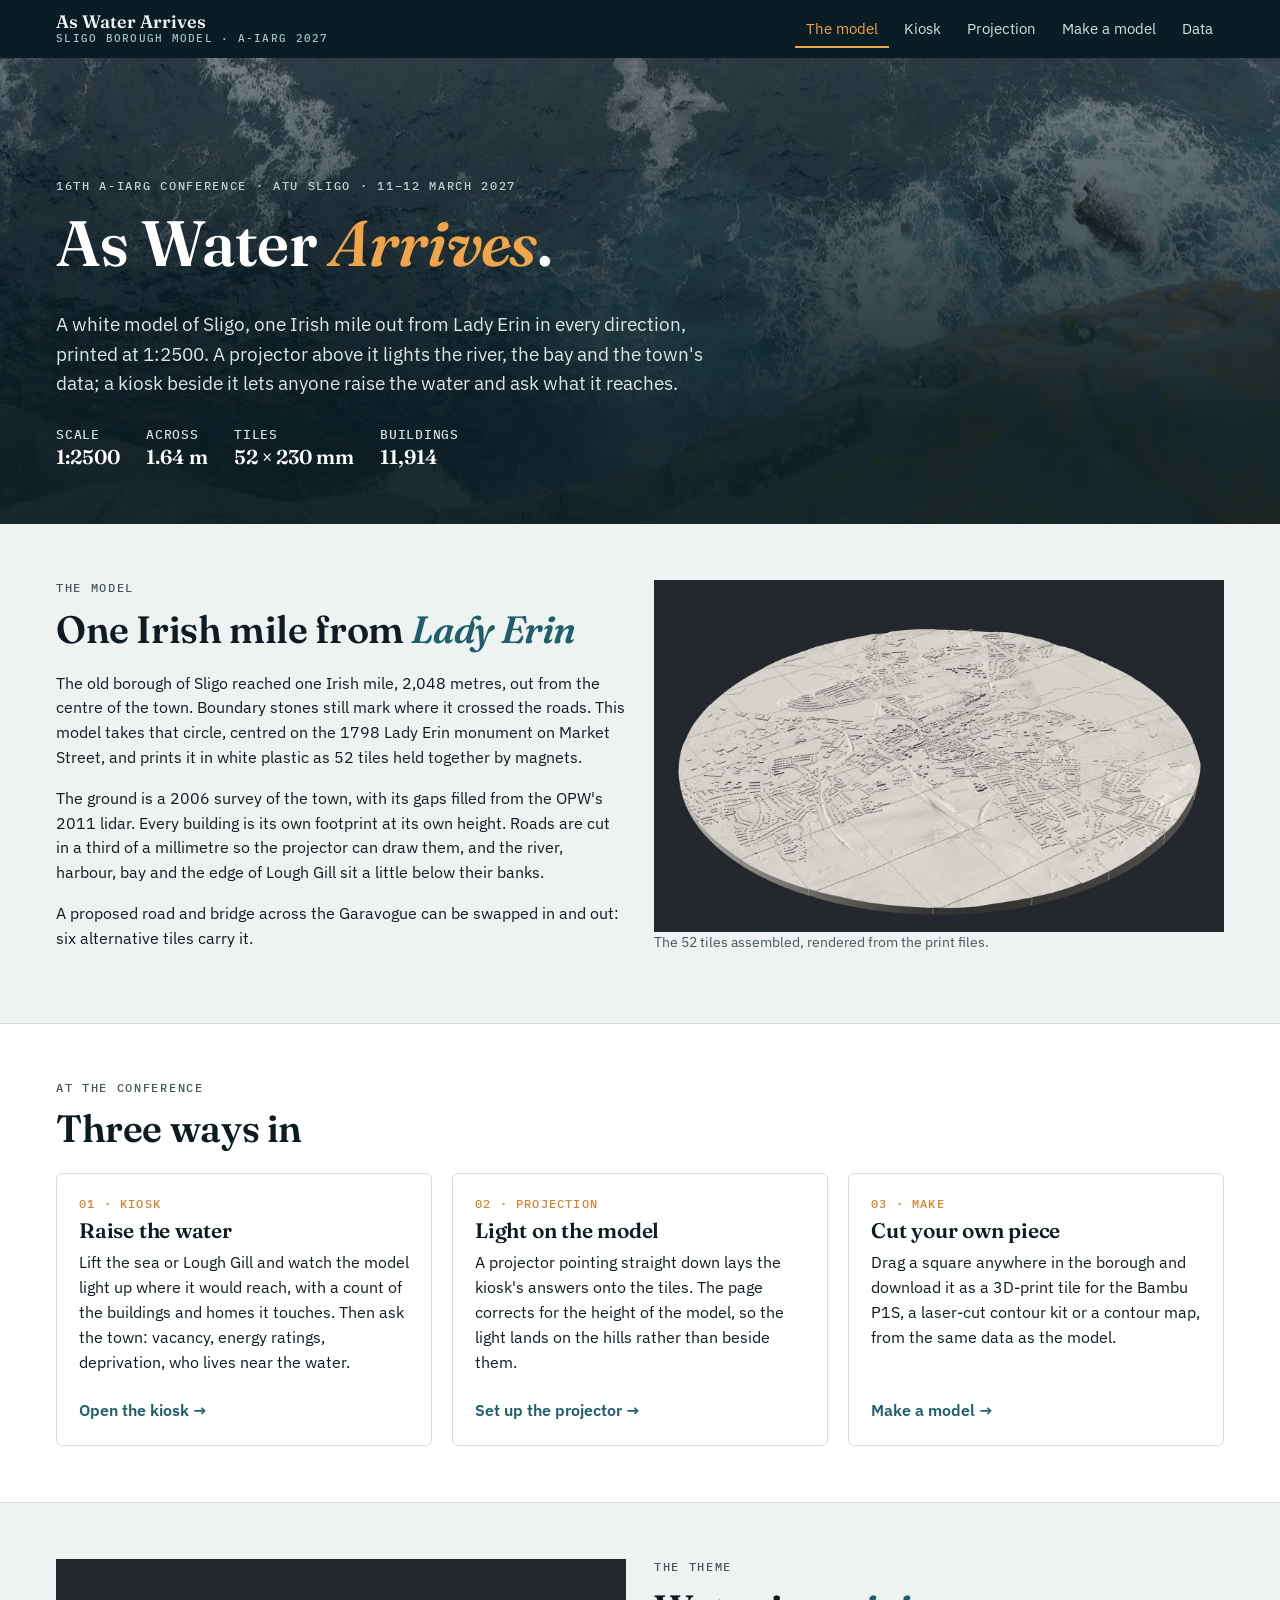
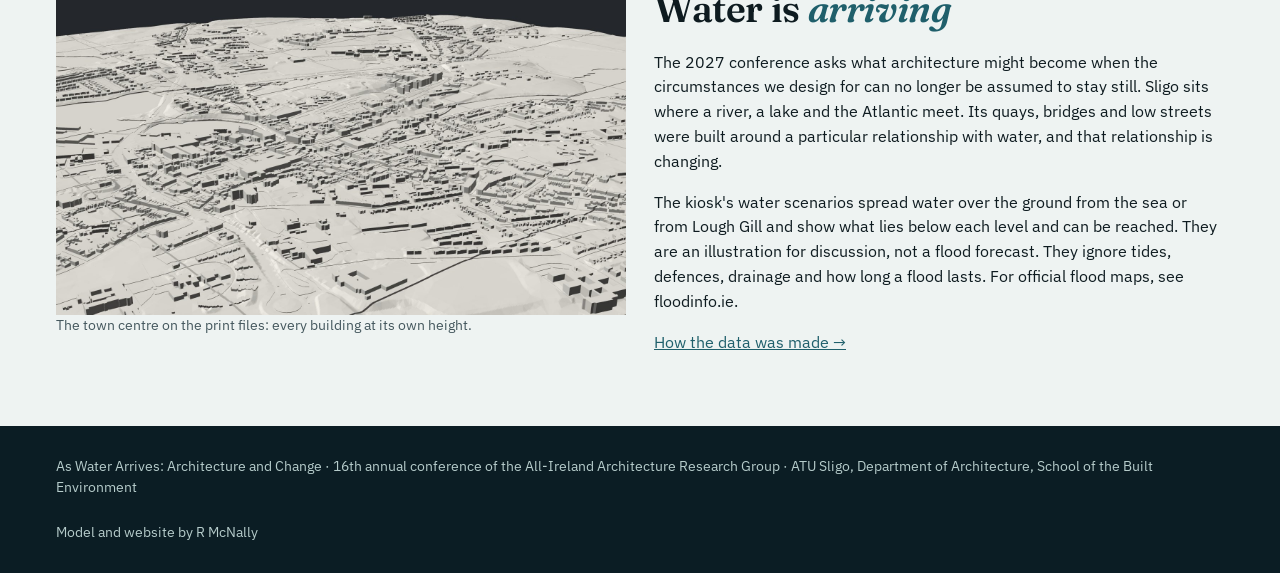
==== index.html @ 583b75c7 "As Water Arrives: Sligo borough model website for A-IARG 2027 Kiosk, projection, make-a-model and da" ====
<!doctype html>
<html lang="en">
<head>
<meta charset="utf-8">
<meta name="viewport" content="width=device-width,initial-scale=1,viewport-fit=cover">
<title>As Water Arrives · Sligo borough model</title>
<meta name="description" content="A 1:2500 model of Sligo, one Irish mile from Lady Erin, with live data projected onto it. Made for the 16th A-IARG conference, As Water Arrives: Architecture and Change, ATU Sligo, 11–12 March 2027.">
<link rel="preconnect" href="https://fonts.googleapis.com">
<link rel="preconnect" href="https://fonts.gstatic.com" crossorigin>
<link rel="stylesheet" href="https://fonts.googleapis.com/css2?family=Fraunces:ital,opsz,wght@0,9..144,500;0,9..144,600;1,9..144,500&family=IBM+Plex+Sans:wght@400;500;600&family=IBM+Plex+Mono:wght@400;500&display=swap">
<link rel="stylesheet" href="css/site.css">
</head>
<body>
<header class="top">
  <div class="wrap">
    <a class="brand" href="index.html"><b>As Water Arrives</b><span>Sligo borough model · A-IARG 2027</span></a>
    <nav aria-label="Pages"><a href="index.html" aria-current="page">The model</a><a href="kiosk.html">Kiosk</a><a href="project.html">Projection</a><a href="model.html">Make a model</a><a href="data.html">Data</a></nav>
  </div>
</header>

<div class="hero">
  <div class="img" role="img" aria-label="The Atlantic edge from a cliff top, ATU Department of Architecture"></div><div class="shade"></div>
  <div class="wrap">
    <div class="eyebrow">16th A-IARG conference · ATU Sligo · 11–12 March 2027</div>
    <h1>As Water <em>Arrives</em>.</h1>
    <p class="lede">A white model of Sligo, one Irish mile out from Lady Erin in every direction, printed at 1:2500. A projector above it lights the river, the bay and the town's data; a kiosk beside it lets anyone raise the water and ask what it reaches.</p>
    <div class="meta">
      <div>Scale<b>1:2500</b></div><div>Across<b>1.64 m</b></div><div>Tiles<b>52 × 230 mm</b></div><div>Buildings<b>11,914</b></div>
    </div>
  </div>
</div>

<section>
  <div class="wrap grid2">
    <div>
      <div class="eyebrow">The model</div>
      <h2>One Irish mile from <em>Lady Erin</em></h2>
      <p>The old borough of Sligo reached one Irish mile, 2,048 metres, out from the centre of the town. Boundary stones still mark where it crossed the roads. This model takes that circle, centred on the 1798 Lady Erin monument on Market Street, and prints it in white plastic as 52 tiles held together by magnets.</p>
      <p>The ground is a 2006 survey of the town, with its gaps filled from the OPW's 2011 lidar. Every building is its own footprint at its own height. Roads are cut in a third of a millimetre so the projector can draw them, and the river, harbour, bay and the edge of Lough Gill sit a little below their banks.</p>
      <p>A proposed road and bridge across the Garavogue can be swapped in and out: six alternative tiles carry it.</p>
    </div>
    <figure style="margin:0"><img src="img/model-overview.jpg" alt="Rendering of the 52 tiles assembled: the round model of Sligo with the river, harbour and Lough Gill" loading="lazy"><figcaption class="note">The 52 tiles assembled, rendered from the print files.</figcaption></figure>
  </div>
</section>

<section class="alt">
  <div class="wrap">
    <div class="eyebrow">At the conference</div>
    <h2>Three ways in</h2>
    <div class="grid3" style="margin-top:22px">
      <div class="card"><span class="num">01 · KIOSK</span><h3>Raise the water</h3><p>Lift the sea or Lough Gill and watch the model light up where it would reach, with a count of the buildings and homes it touches. Then ask the town: vacancy, energy ratings, deprivation, who lives near the water.</p><a class="go" href="kiosk.html">Open the kiosk →</a></div>
      <div class="card"><span class="num">02 · PROJECTION</span><h3>Light on the model</h3><p>A projector pointing straight down lays the kiosk's answers onto the tiles. The page corrects for the height of the model, so the light lands on the hills rather than beside them.</p><a class="go" href="project.html">Set up the projector →</a></div>
      <div class="card"><span class="num">03 · MAKE</span><h3>Cut your own piece</h3><p>Drag a square anywhere in the borough and download it as a 3D-print tile for the Bambu P1S, a laser-cut contour kit or a contour map, from the same data as the model.</p><a class="go" href="model.html">Make a model →</a></div>
    </div>
  </div>
</section>

<section>
  <div class="wrap grid2">
    <figure style="margin:0"><img src="img/model-town.jpg" alt="Close view of the town centre tiles: terraces, the river and Hyde Bridge" loading="lazy"><figcaption class="note">The town centre on the print files: every building at its own height.</figcaption></figure>
    <div>
      <div class="eyebrow">The theme</div>
      <h2>Water is <em>arriving</em></h2>
      <p>The 2027 conference asks what architecture might become when the circumstances we design for can no longer be assumed to stay still. Sligo sits where a river, a lake and the Atlantic meet. Its quays, bridges and low streets were built around a particular relationship with water, and that relationship is changing.</p>
      <p>The kiosk's water scenarios spread water over the ground from the sea or from Lough Gill and show what lies below each level and can be reached. They are an illustration for discussion, not a flood forecast. They ignore tides, defences, drainage and how long a flood lasts. For official flood maps, see floodinfo.ie.</p>
      <p><a href="data.html">How the data was made →</a></p>
    </div>
  </div>
</section>

<footer class="foot"><div class="wrap">
  <span>As Water Arrives: Architecture and Change · 16th annual conference of the All-Ireland Architecture Research Group · ATU Sligo, Department of Architecture, School of the Built Environment</span>
  <span>Model and website by R McNally</span>
</div></footer>
</body>
</html>
---- css/site.css ----
/* As Water Arrives · Sligo borough model — shared style for the public pages.
   Palette from the conference image: Atlantic water, foam, lichen on the cliff edge. */
:root {
  --deep: #0b1d24;        /* Atlantic, near black */
  --sea: #1f5f6b;         /* water */
  --sea-2: #2f8796;
  --foam: #eef3f2;        /* page */
  --paper: #ffffff;
  --ink: #0e1b20;
  --ink-2: #44575d;
  --line: #d3dedc;
  --lichen: #d9822b;      /* accent */
  --lichen-2: #f0a54a;
  --rock: #a8977f;
  --ok: #2f8a5a;
  --r: 4px;
  --f-head: "Fraunces", Georgia, "Times New Roman", serif;
  --f-body: "IBM Plex Sans", "Helvetica Neue", Arial, sans-serif;
  --f-mono: "IBM Plex Mono", ui-monospace, Menlo, Consolas, monospace;
  color-scheme: light;
}
* { box-sizing: border-box }
[hidden] { display: none !important }
html { -webkit-text-size-adjust: 100% }
body { margin: 0; background: var(--foam); color: var(--ink); font: 16px/1.55 var(--f-body) }
a { color: var(--sea) }
a:hover { color: var(--lichen) }
img { max-width: 100%; display: block }
:focus-visible { outline: 2px solid var(--lichen); outline-offset: 2px }
.wrap { max-width: 1200px; margin: 0 auto; padding: 0 max(16px, env(safe-area-inset-left)) }
h1, h2, h3 { font-family: var(--f-head); font-weight: 600; line-height: 1.12; letter-spacing: -.01em; text-wrap: balance; margin: 0 0 .5em }
h1 { font-size: clamp(34px, 5.4vw, 64px) }
h1 em, h2 em { font-style: italic; color: var(--sea) }
h2 { font-size: clamp(26px, 3.2vw, 38px) }
h3 { font-size: 21px }
p { margin: 0 0 1em; max-width: 68ch }
.eyebrow { font: 500 12px/1.4 var(--f-mono); letter-spacing: .14em; text-transform: uppercase; color: var(--ink-2); margin-bottom: 12px }
.mono { font-family: var(--f-mono) }
.dim { color: var(--ink-2) }

/* top bar */
header.top { background: var(--deep); color: var(--foam); position: sticky; top: 0; z-index: 20 }
header.top .wrap { display: flex; align-items: center; gap: 20px; min-height: 58px; flex-wrap: wrap }
.brand { color: var(--foam); text-decoration: none; display: flex; flex-direction: column; line-height: 1.15; padding: 8px 0 }
.brand b { font: 600 18px/1.1 var(--f-head) }
.brand span { font: 500 10.5px/1.3 var(--f-mono); letter-spacing: .12em; text-transform: uppercase; color: #9fc3c6 }
header.top nav { margin-left: auto; display: flex; gap: 4px; flex-wrap: wrap }
header.top nav a { color: #cfe0df; text-decoration: none; font-size: 14.5px; padding: 8px 11px; border-radius: var(--r) }
header.top nav a:hover { color: #fff; background: rgba(255,255,255,.07) }
header.top nav a[aria-current="page"] { color: var(--lichen-2); box-shadow: inset 0 -2px 0 var(--lichen-2); border-radius: 0 }

/* sections */
section { padding: 56px 0 }
section.alt { background: var(--paper); border-top: 1px solid var(--line); border-bottom: 1px solid var(--line) }
.lede { font-size: 19px; color: var(--ink-2); max-width: 62ch }
.grid2 { display: grid; grid-template-columns: repeat(auto-fit, minmax(min(100%, 320px), 1fr)); gap: 28px }
.grid3 { display: grid; grid-template-columns: repeat(auto-fit, minmax(min(100%, 260px), 1fr)); gap: 20px }
.card { background: var(--paper); border: 1px solid var(--line); border-radius: 6px; padding: 22px; display: flex; flex-direction: column; gap: 8px }
.card h3 { margin: 0 }
.card .go { margin-top: auto; font-weight: 600; text-decoration: none }
.card .num { font: 500 12px var(--f-mono); color: var(--lichen); letter-spacing: .1em }
dl.spec { display: grid; grid-template-columns: max-content 1fr; gap: 6px 16px; margin: 0; font-size: 14.5px }
dl.spec dt { color: var(--ink-2); font: 500 12px/1.9 var(--f-mono); text-transform: uppercase; letter-spacing: .08em }
dl.spec dd { margin: 0 }
.note { font-size: 13.5px; color: var(--ink-2) }
.btn { display: inline-flex; align-items: center; gap: 8px; border: 1px solid var(--line); background: var(--paper); color: var(--ink); padding: 9px 16px; border-radius: var(--r); font: 600 14.5px var(--f-body); cursor: pointer; text-decoration: none }
.btn:hover { border-color: var(--sea) }
.btn.primary { background: var(--sea); border-color: var(--sea); color: #fff }
.btn.primary:hover { background: var(--deep) }
.btn:disabled { opacity: .5; cursor: progress }
.btn.sm { padding: 6px 11px; font-size: 13.5px }
label.row, .row { display: flex; align-items: center; gap: 10px; flex-wrap: wrap }
label.row:has(> input[type=checkbox]) { flex-wrap: nowrap; align-items: flex-start }
label.row > input[type=checkbox] { flex: none; margin-top: 3px }
select, input[type=number], input[type=text] { font: 15px var(--f-body); padding: 7px 9px; border: 1px solid var(--line); border-radius: var(--r); background: #fff; color: var(--ink); min-width: 0 }
input[type=range] { accent-color: var(--sea); width: 100% }
input[type=checkbox] { accent-color: var(--sea); width: 17px; height: 17px }

/* hero on the start page */
.hero { position: relative; color: #fff; background: var(--deep) }
.hero .img { position: absolute; inset: 0; background: url(../img/atlantic-edge.jpg) center 40%/cover; opacity: .55 }
.hero .shade { position: absolute; inset: 0; background: linear-gradient(180deg, rgba(11,29,36,.15), rgba(11,29,36,.88) 78%) }
.hero .wrap { position: relative; padding-top: 120px; padding-bottom: 54px }
.hero h1 { color: #fff; max-width: 16ch }
.hero h1 em { color: var(--lichen-2) }
.hero .lede { color: #d9e6e5 }
.hero .eyebrow { color: #b9d3d3 }
.hero .meta { display: flex; gap: 26px; flex-wrap: wrap; margin-top: 26px; font: 500 13px/1.5 var(--f-mono); letter-spacing: .06em; text-transform: uppercase; color: #cfe0df }
.hero .meta b { display: block; color: #fff; font: 600 20px/1.3 var(--f-head); letter-spacing: 0; text-transform: none }

/* model ring graphic */
.ring { width: 100%; aspect-ratio: 1; border-radius: 50%; background: radial-gradient(circle at 50% 50%, #fff 0 58%, transparent 58.4%), conic-gradient(var(--sea) 0 25%, var(--sea-2) 0 50%, var(--sea) 0 75%, var(--sea-2) 0); }

footer.foot { background: var(--deep); color: #b6cccb; font-size: 13.5px; padding: 30px 0 calc(30px + env(safe-area-inset-bottom)) }
footer.foot a { color: #e3eeed }
footer.foot .wrap { display: flex; gap: 24px; flex-wrap: wrap; justify-content: space-between }

/* tool pages */
.tool { display: grid; grid-template-columns: minmax(0, 1fr) 380px; gap: 22px; align-items: start; padding: 22px 0 40px }
.panel { background: var(--paper); border: 1px solid var(--line); border-radius: 6px; padding: 18px; display: flex; flex-direction: column; gap: 14px }
.panel h3 { font-size: 19px; margin: 0 }
.panel .grp { display: flex; flex-direction: column; gap: 8px; padding-bottom: 14px; border-bottom: 1px dashed var(--line) }
.panel .grp:last-child { border-bottom: 0; padding-bottom: 0 }
.panel .lab { font: 500 11.5px var(--f-mono); letter-spacing: .1em; text-transform: uppercase; color: var(--ink-2) }
.seg { display: flex; border: 1px solid var(--line); border-radius: var(--r); overflow: hidden; flex-wrap: wrap }
.seg button { flex: 1; border: 0; background: #fff; padding: 8px 10px; font: 500 14px var(--f-body); cursor: pointer; color: var(--ink-2); min-width: 0 }
.seg button[aria-pressed="true"] { background: var(--sea); color: #fff }
.mapbox { position: relative; border-radius: 6px; overflow: hidden; border: 1px solid var(--line); background: var(--deep); min-height: 560px; height: calc(100vh - 150px); max-height: 860px }
.mapbox #map { position: absolute; inset: 0 }
.status { font-size: 14px; color: var(--ink-2); min-height: 1.5em }
.status.err { color: #b3261e }
.prog { height: 6px; background: var(--line); border-radius: 3px; overflow: hidden }
.prog i { display: block; height: 100%; width: 0; background: var(--lichen); transition: width .2s }
@media (max-width: 900px) {
  .tool { grid-template-columns: minmax(0, 1fr) }
  .mapbox { height: 62vh; min-height: 380px }
}
@media (max-width: 640px) {
  header.top nav { margin-left: 0 }
  section { padding: 40px 0 }
  .hero .wrap { padding-top: 70px }
}
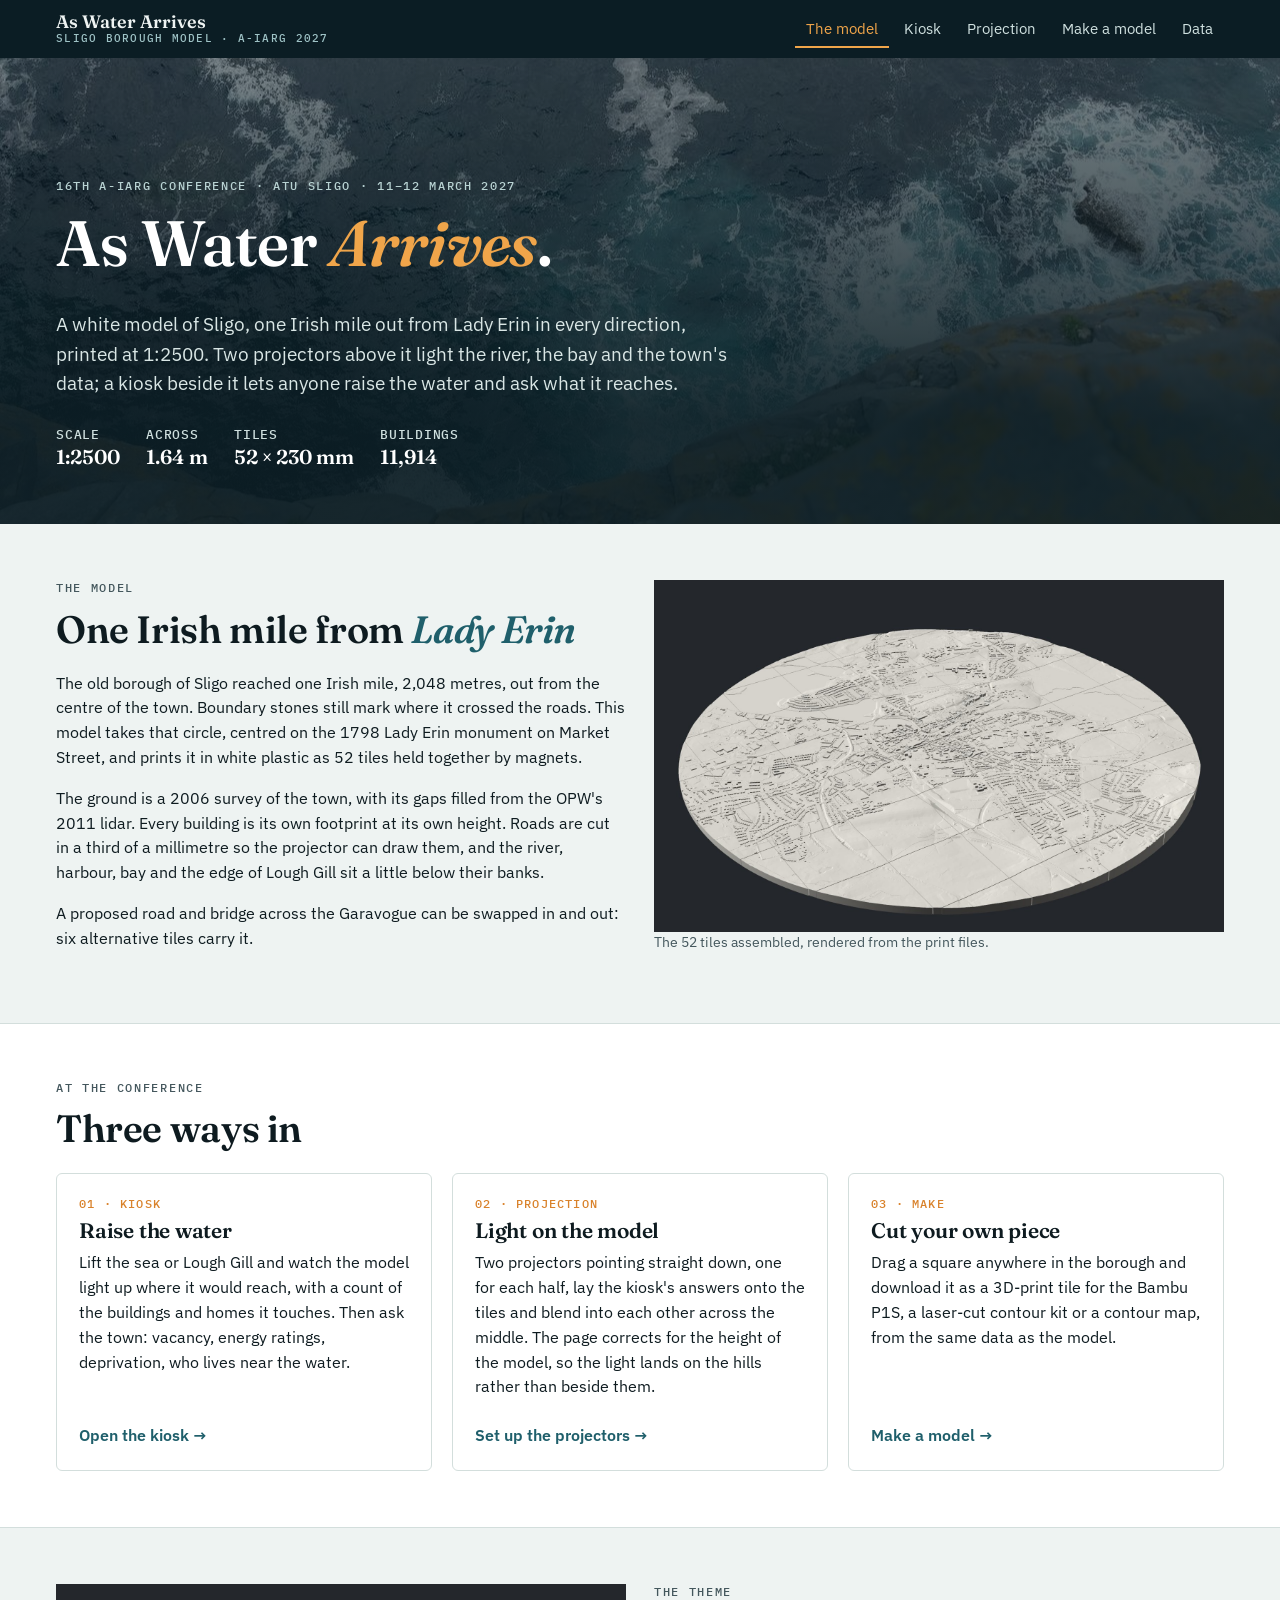
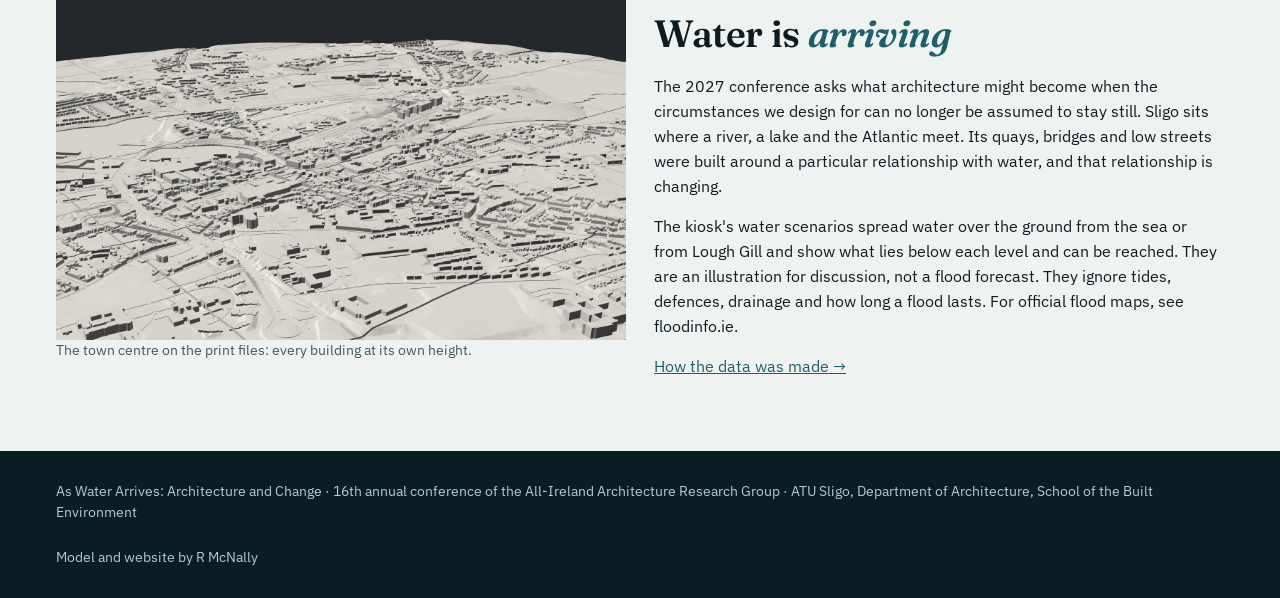
==== commit 9877a17c: "Two-projector set-up: one window per projector, own pins, blended seam Projection page: one or two p" ====
--- a/index.html
+++ b/index.html
@@ -23,7 +23,7 @@
   <div class="wrap">
     <div class="eyebrow">16th A-IARG conference · ATU Sligo · 11–12 March 2027</div>
     <h1>As Water <em>Arrives</em>.</h1>
-    <p class="lede">A white model of Sligo, one Irish mile out from Lady Erin in every direction, printed at 1:2500. A projector above it lights the river, the bay and the town's data; a kiosk beside it lets anyone raise the water and ask what it reaches.</p>
+    <p class="lede">A white model of Sligo, one Irish mile out from Lady Erin in every direction, printed at 1:2500. Two projectors above it light the river, the bay and the town's data; a kiosk beside it lets anyone raise the water and ask what it reaches.</p>
     <div class="meta">
       <div>Scale<b>1:2500</b></div><div>Across<b>1.64 m</b></div><div>Tiles<b>52 × 230 mm</b></div><div>Buildings<b>11,914</b></div>
     </div>
@@ -49,7 +49,7 @@
     <h2>Three ways in</h2>
     <div class="grid3" style="margin-top:22px">
       <div class="card"><span class="num">01 · KIOSK</span><h3>Raise the water</h3><p>Lift the sea or Lough Gill and watch the model light up where it would reach, with a count of the buildings and homes it touches. Then ask the town: vacancy, energy ratings, deprivation, who lives near the water.</p><a class="go" href="kiosk.html">Open the kiosk →</a></div>
-      <div class="card"><span class="num">02 · PROJECTION</span><h3>Light on the model</h3><p>A projector pointing straight down lays the kiosk's answers onto the tiles. The page corrects for the height of the model, so the light lands on the hills rather than beside them.</p><a class="go" href="project.html">Set up the projector →</a></div>
+      <div class="card"><span class="num">02 · PROJECTION</span><h3>Light on the model</h3><p>Two projectors pointing straight down, one for each half, lay the kiosk's answers onto the tiles and blend into each other across the middle. The page corrects for the height of the model, so the light lands on the hills rather than beside them.</p><a class="go" href="project.html">Set up the projectors →</a></div>
       <div class="card"><span class="num">03 · MAKE</span><h3>Cut your own piece</h3><p>Drag a square anywhere in the borough and download it as a 3D-print tile for the Bambu P1S, a laser-cut contour kit or a contour map, from the same data as the model.</p><a class="go" href="model.html">Make a model →</a></div>
     </div>
   </div>
